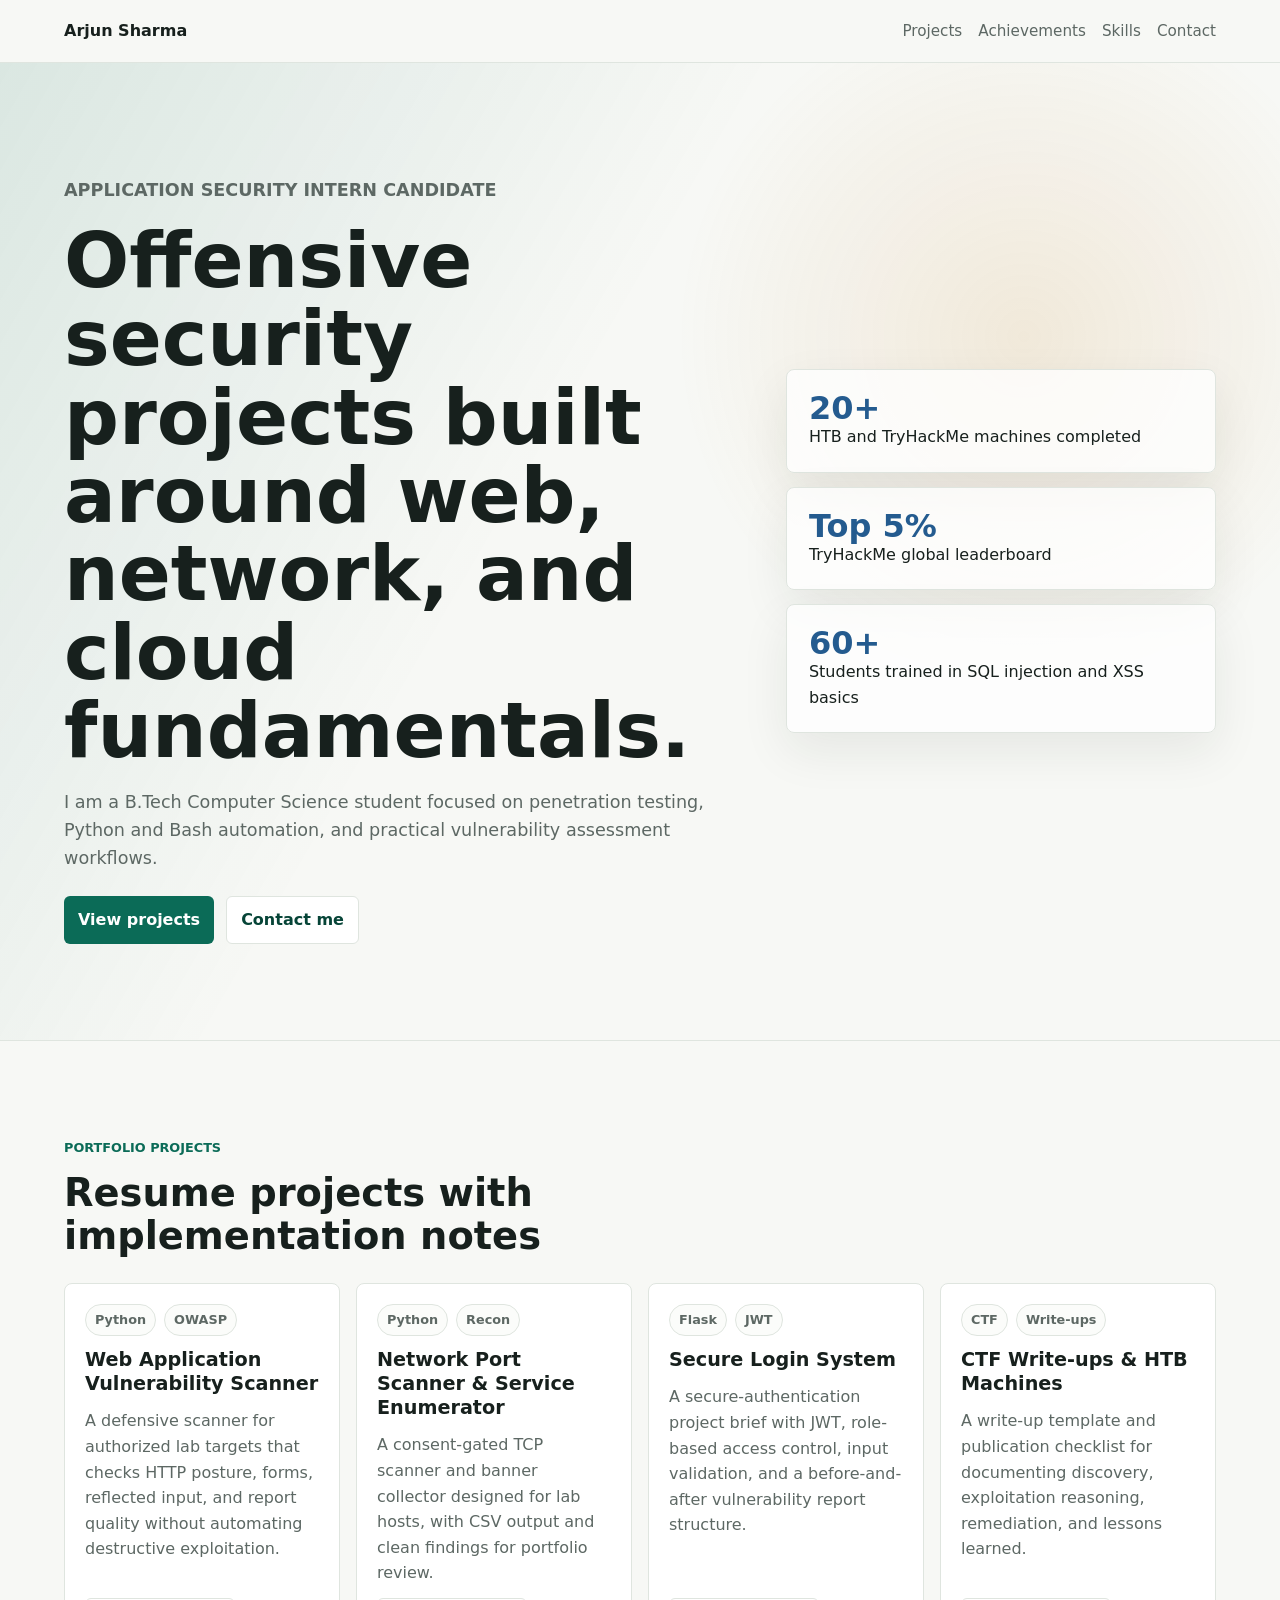
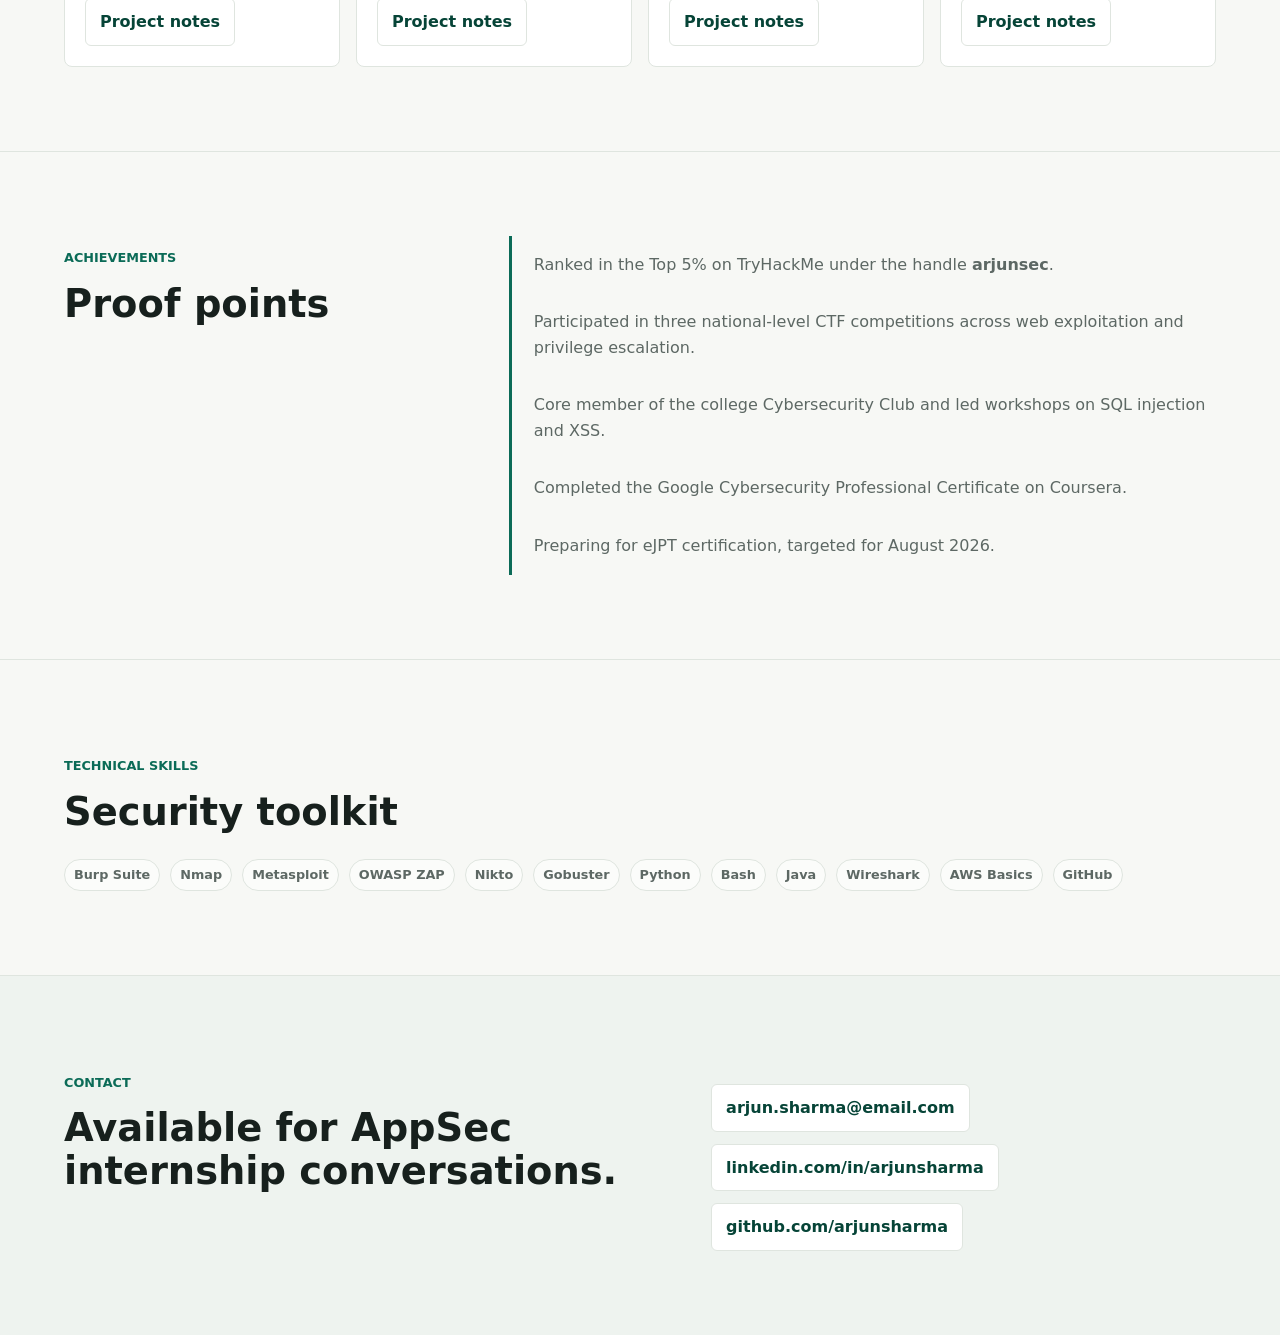
==== index.html @ 50f8bafb "Add AppSec portfolio website" ====
<!doctype html>
<html lang="en">
  <head>
    <meta charset="utf-8">
    <meta name="viewport" content="width=device-width, initial-scale=1">
    <title>Arjun Sharma | AppSec Portfolio</title>
    <link rel="stylesheet" href="styles.css">
  </head>
  <body>
    <header class="topbar">
      <a class="brand" href="#home">Arjun Sharma</a>
      <nav aria-label="Primary navigation">
        <a href="#projects">Projects</a>
        <a href="#achievements">Achievements</a>
        <a href="#skills">Skills</a>
        <a href="#contact">Contact</a>
      </nav>
    </header>

    <main id="home">
      <section class="hero">
        <div class="hero-copy">
          <p class="eyebrow">Application Security Intern Candidate</p>
          <h1>Offensive security projects built around web, network, and cloud fundamentals.</h1>
          <p>
            I am a B.Tech Computer Science student focused on penetration testing, Python and Bash automation,
            and practical vulnerability assessment workflows.
          </p>
          <div class="hero-actions">
            <a class="button primary" href="#projects">View projects</a>
            <a class="button secondary" href="#contact">Contact me</a>
          </div>
        </div>
        <div class="hero-panel" aria-label="Security focus summary">
          <div>
            <span class="metric">20+</span>
            <span>HTB and TryHackMe machines completed</span>
          </div>
          <div>
            <span class="metric">Top 5%</span>
            <span>TryHackMe global leaderboard</span>
          </div>
          <div>
            <span class="metric">60+</span>
            <span>Students trained in SQL injection and XSS basics</span>
          </div>
        </div>
      </section>

      <section id="projects" class="section">
        <div class="section-heading">
          <p class="eyebrow">Portfolio Projects</p>
          <h2>Resume projects with implementation notes</h2>
        </div>
        <div class="project-grid">
          <article class="card">
            <div class="card-top">
              <span class="tag">Python</span>
              <span class="tag">OWASP</span>
            </div>
            <h3>Web Application Vulnerability Scanner</h3>
            <p>
              A defensive scanner for authorized lab targets that checks HTTP posture, forms, reflected input,
              and report quality without automating destructive exploitation.
            </p>
            <a href="projects/web-vulnerability-scanner/README.md">Project notes</a>
          </article>
          <article class="card">
            <div class="card-top">
              <span class="tag">Python</span>
              <span class="tag">Recon</span>
            </div>
            <h3>Network Port Scanner & Service Enumerator</h3>
            <p>
              A consent-gated TCP scanner and banner collector designed for lab hosts, with CSV output and
              clean findings for portfolio review.
            </p>
            <a href="projects/network-service-enumerator/README.md">Project notes</a>
          </article>
          <article class="card">
            <div class="card-top">
              <span class="tag">Flask</span>
              <span class="tag">JWT</span>
            </div>
            <h3>Secure Login System</h3>
            <p>
              A secure-authentication project brief with JWT, role-based access control, input validation,
              and a before-and-after vulnerability report structure.
            </p>
            <a href="projects/secure-login-system/README.md">Project notes</a>
          </article>
          <article class="card">
            <div class="card-top">
              <span class="tag">CTF</span>
              <span class="tag">Write-ups</span>
            </div>
            <h3>CTF Write-ups & HTB Machines</h3>
            <p>
              A write-up template and publication checklist for documenting discovery, exploitation reasoning,
              remediation, and lessons learned.
            </p>
            <a href="projects/ctf-writeups/README.md">Project notes</a>
          </article>
        </div>
      </section>

      <section id="achievements" class="section split">
        <div class="section-heading">
          <p class="eyebrow">Achievements</p>
          <h2>Proof points</h2>
        </div>
        <ul class="timeline">
          <li>Ranked in the Top 5% on TryHackMe under the handle <strong>arjunsec</strong>.</li>
          <li>Participated in three national-level CTF competitions across web exploitation and privilege escalation.</li>
          <li>Core member of the college Cybersecurity Club and led workshops on SQL injection and XSS.</li>
          <li>Completed the Google Cybersecurity Professional Certificate on Coursera.</li>
          <li>Preparing for eJPT certification, targeted for August 2026.</li>
        </ul>
      </section>

      <section id="skills" class="section">
        <div class="section-heading">
          <p class="eyebrow">Technical Skills</p>
          <h2>Security toolkit</h2>
        </div>
        <div class="skill-list">
          <span>Burp Suite</span>
          <span>Nmap</span>
          <span>Metasploit</span>
          <span>OWASP ZAP</span>
          <span>Nikto</span>
          <span>Gobuster</span>
          <span>Python</span>
          <span>Bash</span>
          <span>Java</span>
          <span>Wireshark</span>
          <span>AWS Basics</span>
          <span>GitHub</span>
        </div>
      </section>

      <section id="contact" class="section contact">
        <div>
          <p class="eyebrow">Contact</p>
          <h2>Available for AppSec internship conversations.</h2>
        </div>
        <div class="contact-links">
          <a href="mailto:arjun.sharma@email.com">arjun.sharma@email.com</a>
          <a href="https://linkedin.com/in/arjunsharma">linkedin.com/in/arjunsharma</a>
          <a href="https://github.com/arjunsharma">github.com/arjunsharma</a>
        </div>
      </section>
    </main>

    <script src="script.js"></script>
  </body>
</html>
---- styles.css ----
:root {
  color-scheme: light;
  --ink: #17201d;
  --muted: #5d6864;
  --paper: #f7f8f5;
  --surface: #ffffff;
  --line: #dfe5df;
  --green: #0b6b57;
  --green-dark: #064437;
  --amber: #c27a16;
  --blue: #245b8f;
}

* {
  box-sizing: border-box;
}

html {
  scroll-behavior: smooth;
}

body {
  margin: 0;
  background: var(--paper);
  color: var(--ink);
  font-family: Inter, ui-sans-serif, system-ui, -apple-system, BlinkMacSystemFont, "Segoe UI", sans-serif;
  line-height: 1.6;
}

a {
  color: inherit;
}

.topbar {
  position: sticky;
  top: 0;
  z-index: 10;
  display: flex;
  align-items: center;
  justify-content: space-between;
  gap: 24px;
  padding: 18px clamp(18px, 5vw, 72px);
  border-bottom: 1px solid var(--line);
  background: rgba(247, 248, 245, 0.94);
  backdrop-filter: blur(14px);
}

.brand {
  font-weight: 800;
  text-decoration: none;
}

nav {
  display: flex;
  flex-wrap: wrap;
  gap: 16px;
  color: var(--muted);
  font-size: 0.95rem;
}

nav a {
  text-decoration: none;
}

.hero {
  min-height: 88vh;
  display: grid;
  grid-template-columns: minmax(0, 1.2fr) minmax(280px, 0.8fr);
  align-items: center;
  gap: clamp(28px, 6vw, 80px);
  padding: clamp(42px, 8vw, 96px) clamp(18px, 5vw, 72px);
  background:
    linear-gradient(120deg, rgba(11, 107, 87, 0.12), transparent 42%),
    radial-gradient(circle at 80% 28%, rgba(194, 122, 22, 0.12), transparent 28%),
    var(--paper);
}

.hero h1 {
  max-width: 820px;
  margin: 0;
  font-size: clamp(2.4rem, 6vw, 5.4rem);
  line-height: 1.02;
  letter-spacing: 0;
}

.hero p {
  max-width: 660px;
  color: var(--muted);
  font-size: 1.1rem;
}

.eyebrow {
  color: var(--green);
  font-size: 0.8rem;
  font-weight: 800;
  letter-spacing: 0;
  text-transform: uppercase;
}

.hero-actions,
.contact-links {
  display: flex;
  flex-wrap: wrap;
  gap: 12px;
  margin-top: 24px;
}

.button,
.contact-links a,
.card a {
  display: inline-flex;
  align-items: center;
  min-height: 42px;
  padding: 10px 14px;
  border-radius: 6px;
  font-weight: 700;
  text-decoration: none;
}

.button.primary {
  background: var(--green);
  color: white;
}

.button.secondary,
.contact-links a,
.card a {
  border: 1px solid var(--line);
  background: var(--surface);
  color: var(--green-dark);
}

.hero-panel {
  display: grid;
  gap: 14px;
}

.hero-panel > div {
  padding: 22px;
  border: 1px solid var(--line);
  border-radius: 8px;
  background: rgba(255, 255, 255, 0.78);
  box-shadow: 0 18px 48px rgba(23, 32, 29, 0.08);
}

.metric {
  display: block;
  color: var(--blue);
  font-size: 2rem;
  font-weight: 900;
  line-height: 1;
}

.section {
  padding: clamp(46px, 7vw, 84px) clamp(18px, 5vw, 72px);
  border-top: 1px solid var(--line);
}

.section-heading {
  max-width: 760px;
  margin-bottom: 26px;
}

.section h2 {
  margin: 0;
  font-size: clamp(1.7rem, 3vw, 3rem);
  line-height: 1.12;
}

.project-grid {
  display: grid;
  grid-template-columns: repeat(4, minmax(0, 1fr));
  gap: 16px;
}

.card {
  min-height: 320px;
  display: flex;
  flex-direction: column;
  gap: 12px;
  padding: 20px;
  border: 1px solid var(--line);
  border-radius: 8px;
  background: var(--surface);
}

.card h3 {
  margin: 0;
  font-size: 1.2rem;
  line-height: 1.25;
}

.card p {
  margin: 0;
  color: var(--muted);
}

.card a {
  margin-top: auto;
  width: max-content;
}

.card-top {
  display: flex;
  gap: 8px;
}

.tag,
.skill-list span {
  border-radius: 999px;
  border: 1px solid var(--line);
  background: #fbfcfa;
  color: var(--muted);
  font-size: 0.8rem;
  font-weight: 700;
  padding: 5px 9px;
}

.split {
  display: grid;
  grid-template-columns: minmax(240px, 0.7fr) minmax(0, 1.3fr);
  gap: clamp(24px, 5vw, 72px);
}

.timeline {
  margin: 0;
  padding: 0;
  list-style: none;
}

.timeline li {
  padding: 16px 0 16px 22px;
  border-left: 3px solid var(--green);
  color: var(--muted);
}

.skill-list {
  display: flex;
  flex-wrap: wrap;
  gap: 10px;
}

.contact {
  display: flex;
  align-items: flex-start;
  justify-content: space-between;
  gap: 24px;
  background: #eef3ef;
}

@media (max-width: 980px) {
  .hero,
  .split,
  .contact {
    grid-template-columns: 1fr;
    display: grid;
  }

  .project-grid {
    grid-template-columns: repeat(2, minmax(0, 1fr));
  }
}

@media (max-width: 640px) {
  .topbar {
    align-items: flex-start;
    flex-direction: column;
  }

  .hero {
    min-height: auto;
  }

  .project-grid {
    grid-template-columns: 1fr;
  }
}
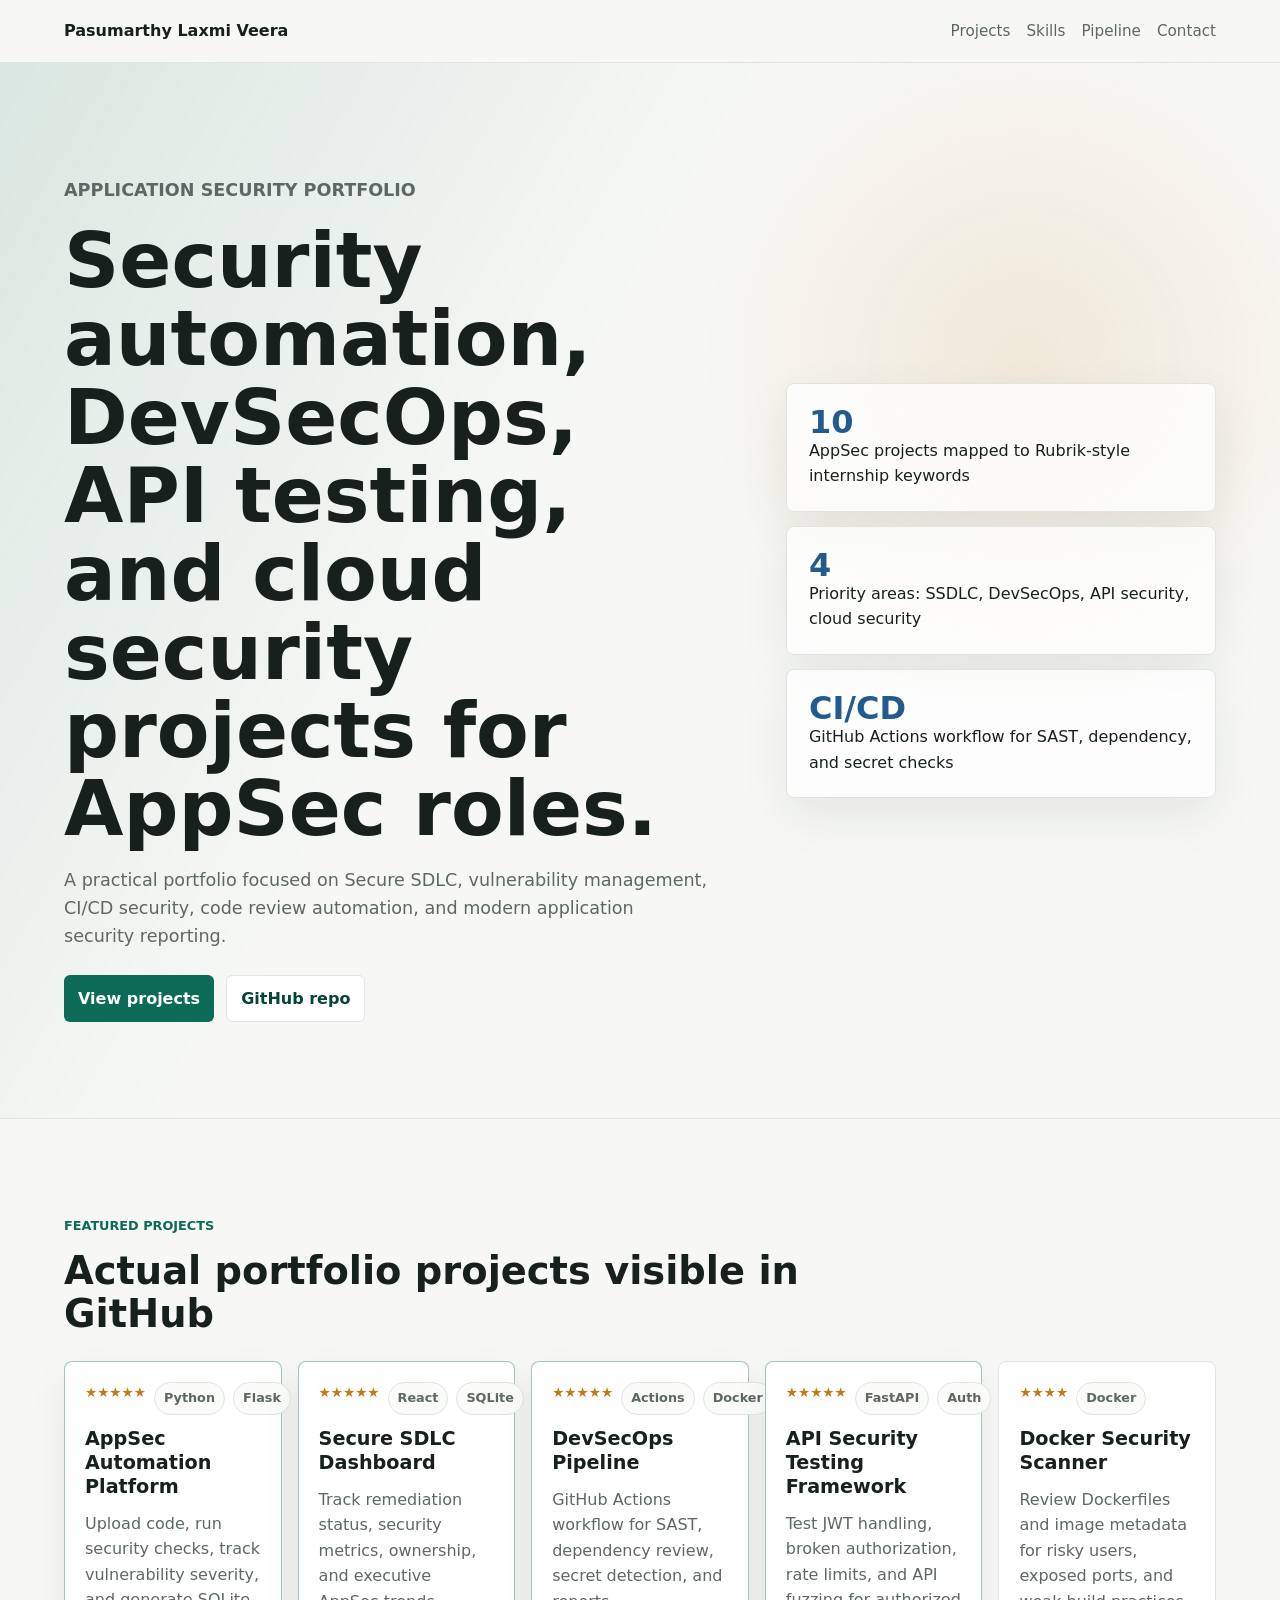
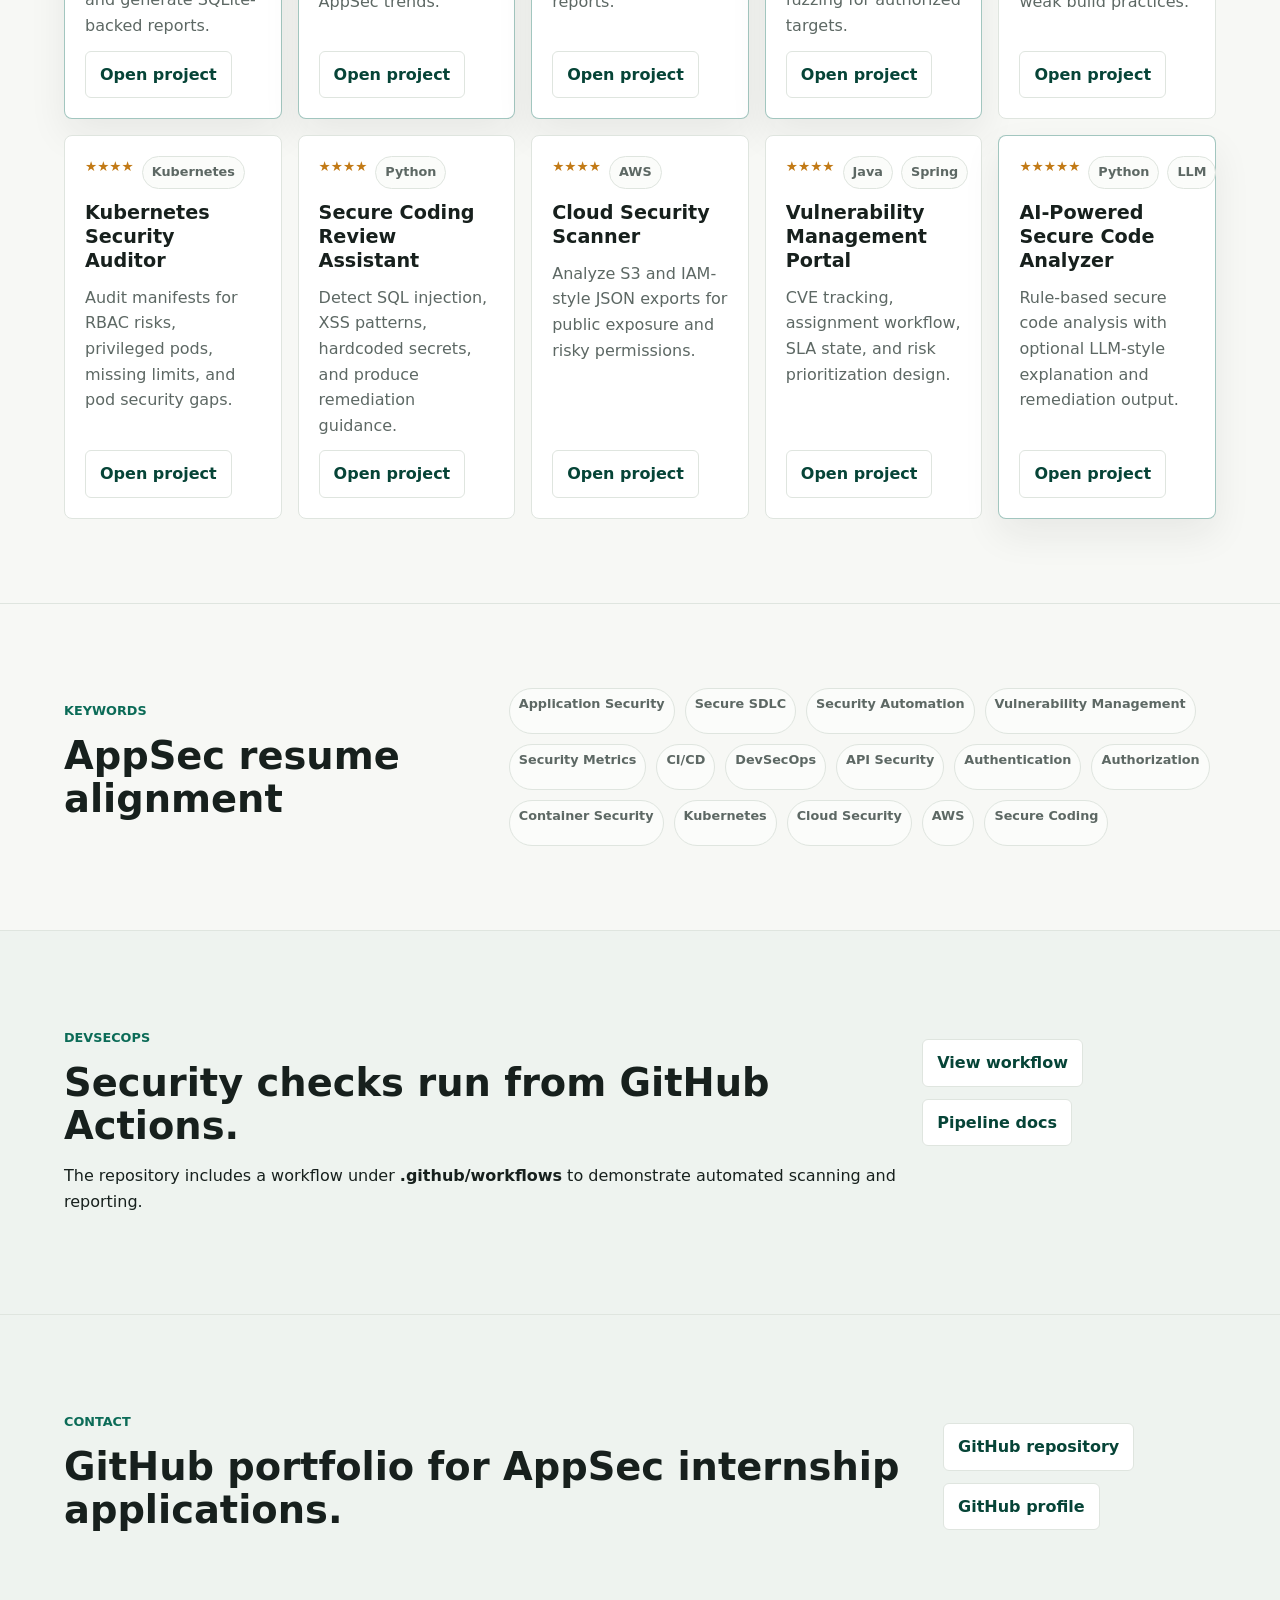
==== commit 67a02ac9: "Add expanded AppSec project portfolio" ====
--- a/index.html
+++ b/index.html
@@ -3,16 +3,16 @@
   <head>
     <meta charset="utf-8">
     <meta name="viewport" content="width=device-width, initial-scale=1">
-    <title>Arjun Sharma | AppSec Portfolio</title>
+    <title>Pasumarthy Laxmi Veera | AppSec Portfolio</title>
     <link rel="stylesheet" href="styles.css">
   </head>
   <body>
     <header class="topbar">
-      <a class="brand" href="#home">Arjun Sharma</a>
+      <a class="brand" href="#home">Pasumarthy Laxmi Veera</a>
       <nav aria-label="Primary navigation">
         <a href="#projects">Projects</a>
-        <a href="#achievements">Achievements</a>
         <a href="#skills">Skills</a>
+        <a href="#pipeline">Pipeline</a>
         <a href="#contact">Contact</a>
       </nav>
     </header>
@@ -20,134 +20,136 @@
     <main id="home">
       <section class="hero">
         <div class="hero-copy">
-          <p class="eyebrow">Application Security Intern Candidate</p>
-          <h1>Offensive security projects built around web, network, and cloud fundamentals.</h1>
+          <p class="eyebrow">Application Security Portfolio</p>
+          <h1>Security automation, DevSecOps, API testing, and cloud security projects for AppSec roles.</h1>
           <p>
-            I am a B.Tech Computer Science student focused on penetration testing, Python and Bash automation,
-            and practical vulnerability assessment workflows.
+            A practical portfolio focused on Secure SDLC, vulnerability management, CI/CD security,
+            code review automation, and modern application security reporting.
           </p>
           <div class="hero-actions">
             <a class="button primary" href="#projects">View projects</a>
-            <a class="button secondary" href="#contact">Contact me</a>
+            <a class="button secondary" href="https://github.com/bhadra19/cybersecurity_portifolio">GitHub repo</a>
           </div>
         </div>
-        <div class="hero-panel" aria-label="Security focus summary">
+        <div class="hero-panel" aria-label="Portfolio highlights">
           <div>
-            <span class="metric">20+</span>
-            <span>HTB and TryHackMe machines completed</span>
+            <span class="metric">10</span>
+            <span>AppSec projects mapped to Rubrik-style internship keywords</span>
           </div>
           <div>
-            <span class="metric">Top 5%</span>
-            <span>TryHackMe global leaderboard</span>
+            <span class="metric">4</span>
+            <span>Priority areas: SSDLC, DevSecOps, API security, cloud security</span>
           </div>
           <div>
-            <span class="metric">60+</span>
-            <span>Students trained in SQL injection and XSS basics</span>
+            <span class="metric">CI/CD</span>
+            <span>GitHub Actions workflow for SAST, dependency, and secret checks</span>
           </div>
         </div>
       </section>
 
       <section id="projects" class="section">
         <div class="section-heading">
-          <p class="eyebrow">Portfolio Projects</p>
-          <h2>Resume projects with implementation notes</h2>
+          <p class="eyebrow">Featured Projects</p>
+          <h2>Actual portfolio projects visible in GitHub</h2>
         </div>
         <div class="project-grid">
-          <article class="card">
-            <div class="card-top">
-              <span class="tag">Python</span>
-              <span class="tag">OWASP</span>
-            </div>
-            <h3>Web Application Vulnerability Scanner</h3>
-            <p>
-              A defensive scanner for authorized lab targets that checks HTTP posture, forms, reflected input,
-              and report quality without automating destructive exploitation.
-            </p>
-            <a href="projects/web-vulnerability-scanner/README.md">Project notes</a>
+          <article class="card featured">
+            <div class="card-top"><span class="rating">★★★★★</span><span class="tag">Python</span><span class="tag">Flask</span></div>
+            <h3>AppSec Automation Platform</h3>
+            <p>Upload code, run security checks, track vulnerability severity, and generate SQLite-backed reports.</p>
+            <a href="projects/appsec-automation-platform/README.md">Open project</a>
+          </article>
+          <article class="card featured">
+            <div class="card-top"><span class="rating">★★★★★</span><span class="tag">React</span><span class="tag">SQLite</span></div>
+            <h3>Secure SDLC Dashboard</h3>
+            <p>Track remediation status, security metrics, ownership, and executive AppSec trends.</p>
+            <a href="projects/secure-sdlc-dashboard/README.md">Open project</a>
+          </article>
+          <article class="card featured">
+            <div class="card-top"><span class="rating">★★★★★</span><span class="tag">Actions</span><span class="tag">Docker</span></div>
+            <h3>DevSecOps Pipeline</h3>
+            <p>GitHub Actions workflow for SAST, dependency review, secret detection, and reports.</p>
+            <a href="projects/devsecops-pipeline/README.md">Open project</a>
+          </article>
+          <article class="card featured">
+            <div class="card-top"><span class="rating">★★★★★</span><span class="tag">FastAPI</span><span class="tag">Auth</span></div>
+            <h3>API Security Testing Framework</h3>
+            <p>Test JWT handling, broken authorization, rate limits, and API fuzzing for authorized targets.</p>
+            <a href="projects/api-security-testing-framework/README.md">Open project</a>
           </article>
           <article class="card">
-            <div class="card-top">
-              <span class="tag">Python</span>
-              <span class="tag">Recon</span>
-            </div>
-            <h3>Network Port Scanner & Service Enumerator</h3>
-            <p>
-              A consent-gated TCP scanner and banner collector designed for lab hosts, with CSV output and
-              clean findings for portfolio review.
-            </p>
-            <a href="projects/network-service-enumerator/README.md">Project notes</a>
+            <div class="card-top"><span class="rating">★★★★</span><span class="tag">Docker</span></div>
+            <h3>Docker Security Scanner</h3>
+            <p>Review Dockerfiles and image metadata for risky users, exposed ports, and weak build practices.</p>
+            <a href="projects/docker-security-scanner/README.md">Open project</a>
           </article>
           <article class="card">
-            <div class="card-top">
-              <span class="tag">Flask</span>
-              <span class="tag">JWT</span>
-            </div>
-            <h3>Secure Login System</h3>
-            <p>
-              A secure-authentication project brief with JWT, role-based access control, input validation,
-              and a before-and-after vulnerability report structure.
-            </p>
-            <a href="projects/secure-login-system/README.md">Project notes</a>
+            <div class="card-top"><span class="rating">★★★★</span><span class="tag">Kubernetes</span></div>
+            <h3>Kubernetes Security Auditor</h3>
+            <p>Audit manifests for RBAC risks, privileged pods, missing limits, and pod security gaps.</p>
+            <a href="projects/kubernetes-security-auditor/README.md">Open project</a>
           </article>
           <article class="card">
-            <div class="card-top">
-              <span class="tag">CTF</span>
-              <span class="tag">Write-ups</span>
-            </div>
-            <h3>CTF Write-ups & HTB Machines</h3>
-            <p>
-              A write-up template and publication checklist for documenting discovery, exploitation reasoning,
-              remediation, and lessons learned.
-            </p>
-            <a href="projects/ctf-writeups/README.md">Project notes</a>
+            <div class="card-top"><span class="rating">★★★★</span><span class="tag">Python</span></div>
+            <h3>Secure Coding Review Assistant</h3>
+            <p>Detect SQL injection, XSS patterns, hardcoded secrets, and produce remediation guidance.</p>
+            <a href="projects/secure-coding-review-assistant/README.md">Open project</a>
+          </article>
+          <article class="card">
+            <div class="card-top"><span class="rating">★★★★</span><span class="tag">AWS</span></div>
+            <h3>Cloud Security Scanner</h3>
+            <p>Analyze S3 and IAM-style JSON exports for public exposure and risky permissions.</p>
+            <a href="projects/cloud-security-scanner/README.md">Open project</a>
+          </article>
+          <article class="card">
+            <div class="card-top"><span class="rating">★★★★</span><span class="tag">Java</span><span class="tag">Spring</span></div>
+            <h3>Vulnerability Management Portal</h3>
+            <p>CVE tracking, assignment workflow, SLA state, and risk prioritization design.</p>
+            <a href="projects/vulnerability-management-portal/README.md">Open project</a>
+          </article>
+          <article class="card featured">
+            <div class="card-top"><span class="rating">★★★★★</span><span class="tag">Python</span><span class="tag">LLM</span></div>
+            <h3>AI-Powered Secure Code Analyzer</h3>
+            <p>Rule-based secure code analysis with optional LLM-style explanation and remediation output.</p>
+            <a href="projects/ai-secure-code-analyzer/README.md">Open project</a>
           </article>
         </div>
       </section>
 
-      <section id="achievements" class="section split">
+      <section id="skills" class="section split">
         <div class="section-heading">
-          <p class="eyebrow">Achievements</p>
-          <h2>Proof points</h2>
+          <p class="eyebrow">Keywords</p>
+          <h2>AppSec resume alignment</h2>
         </div>
-        <ul class="timeline">
-          <li>Ranked in the Top 5% on TryHackMe under the handle <strong>arjunsec</strong>.</li>
-          <li>Participated in three national-level CTF competitions across web exploitation and privilege escalation.</li>
-          <li>Core member of the college Cybersecurity Club and led workshops on SQL injection and XSS.</li>
-          <li>Completed the Google Cybersecurity Professional Certificate on Coursera.</li>
-          <li>Preparing for eJPT certification, targeted for August 2026.</li>
-        </ul>
+        <div class="skill-list">
+          <span>Application Security</span><span>Secure SDLC</span><span>Security Automation</span>
+          <span>Vulnerability Management</span><span>Security Metrics</span><span>CI/CD</span>
+          <span>DevSecOps</span><span>API Security</span><span>Authentication</span>
+          <span>Authorization</span><span>Container Security</span><span>Kubernetes</span>
+          <span>Cloud Security</span><span>AWS</span><span>Secure Coding</span>
+        </div>
       </section>
 
-      <section id="skills" class="section">
-        <div class="section-heading">
-          <p class="eyebrow">Technical Skills</p>
-          <h2>Security toolkit</h2>
+      <section id="pipeline" class="section contact">
+        <div>
+          <p class="eyebrow">DevSecOps</p>
+          <h2>Security checks run from GitHub Actions.</h2>
+          <p>The repository includes a workflow under <strong>.github/workflows</strong> to demonstrate automated scanning and reporting.</p>
         </div>
-        <div class="skill-list">
-          <span>Burp Suite</span>
-          <span>Nmap</span>
-          <span>Metasploit</span>
-          <span>OWASP ZAP</span>
-          <span>Nikto</span>
-          <span>Gobuster</span>
-          <span>Python</span>
-          <span>Bash</span>
-          <span>Java</span>
-          <span>Wireshark</span>
-          <span>AWS Basics</span>
-          <span>GitHub</span>
+        <div class="contact-links">
+          <a href=".github/workflows/devsecops-security.yml">View workflow</a>
+          <a href="projects/devsecops-pipeline/README.md">Pipeline docs</a>
         </div>
       </section>
 
       <section id="contact" class="section contact">
         <div>
           <p class="eyebrow">Contact</p>
-          <h2>Available for AppSec internship conversations.</h2>
+          <h2>GitHub portfolio for AppSec internship applications.</h2>
         </div>
         <div class="contact-links">
-          <a href="mailto:arjun.sharma@email.com">arjun.sharma@email.com</a>
-          <a href="https://linkedin.com/in/arjunsharma">linkedin.com/in/arjunsharma</a>
-          <a href="https://github.com/arjunsharma">github.com/arjunsharma</a>
+          <a href="https://github.com/bhadra19/cybersecurity_portifolio">GitHub repository</a>
+          <a href="https://github.com/bhadra19">GitHub profile</a>
         </div>
       </section>
     </main>
--- a/styles.css
+++ b/styles.css
@@ -169,7 +169,7 @@
 
 .project-grid {
   display: grid;
-  grid-template-columns: repeat(4, minmax(0, 1fr));
+  grid-template-columns: repeat(5, minmax(0, 1fr));
   gap: 16px;
 }
 
@@ -184,6 +184,11 @@
   background: var(--surface);
 }
 
+.card.featured {
+  border-color: rgba(11, 107, 87, 0.38);
+  box-shadow: 0 16px 38px rgba(23, 32, 29, 0.07);
+}
+
 .card h3 {
   margin: 0;
   font-size: 1.2rem;
@@ -214,6 +219,12 @@
   font-size: 0.8rem;
   font-weight: 700;
   padding: 5px 9px;
+}
+
+.rating {
+  color: var(--amber);
+  font-size: 0.85rem;
+  font-weight: 900;
 }
 
 .split {
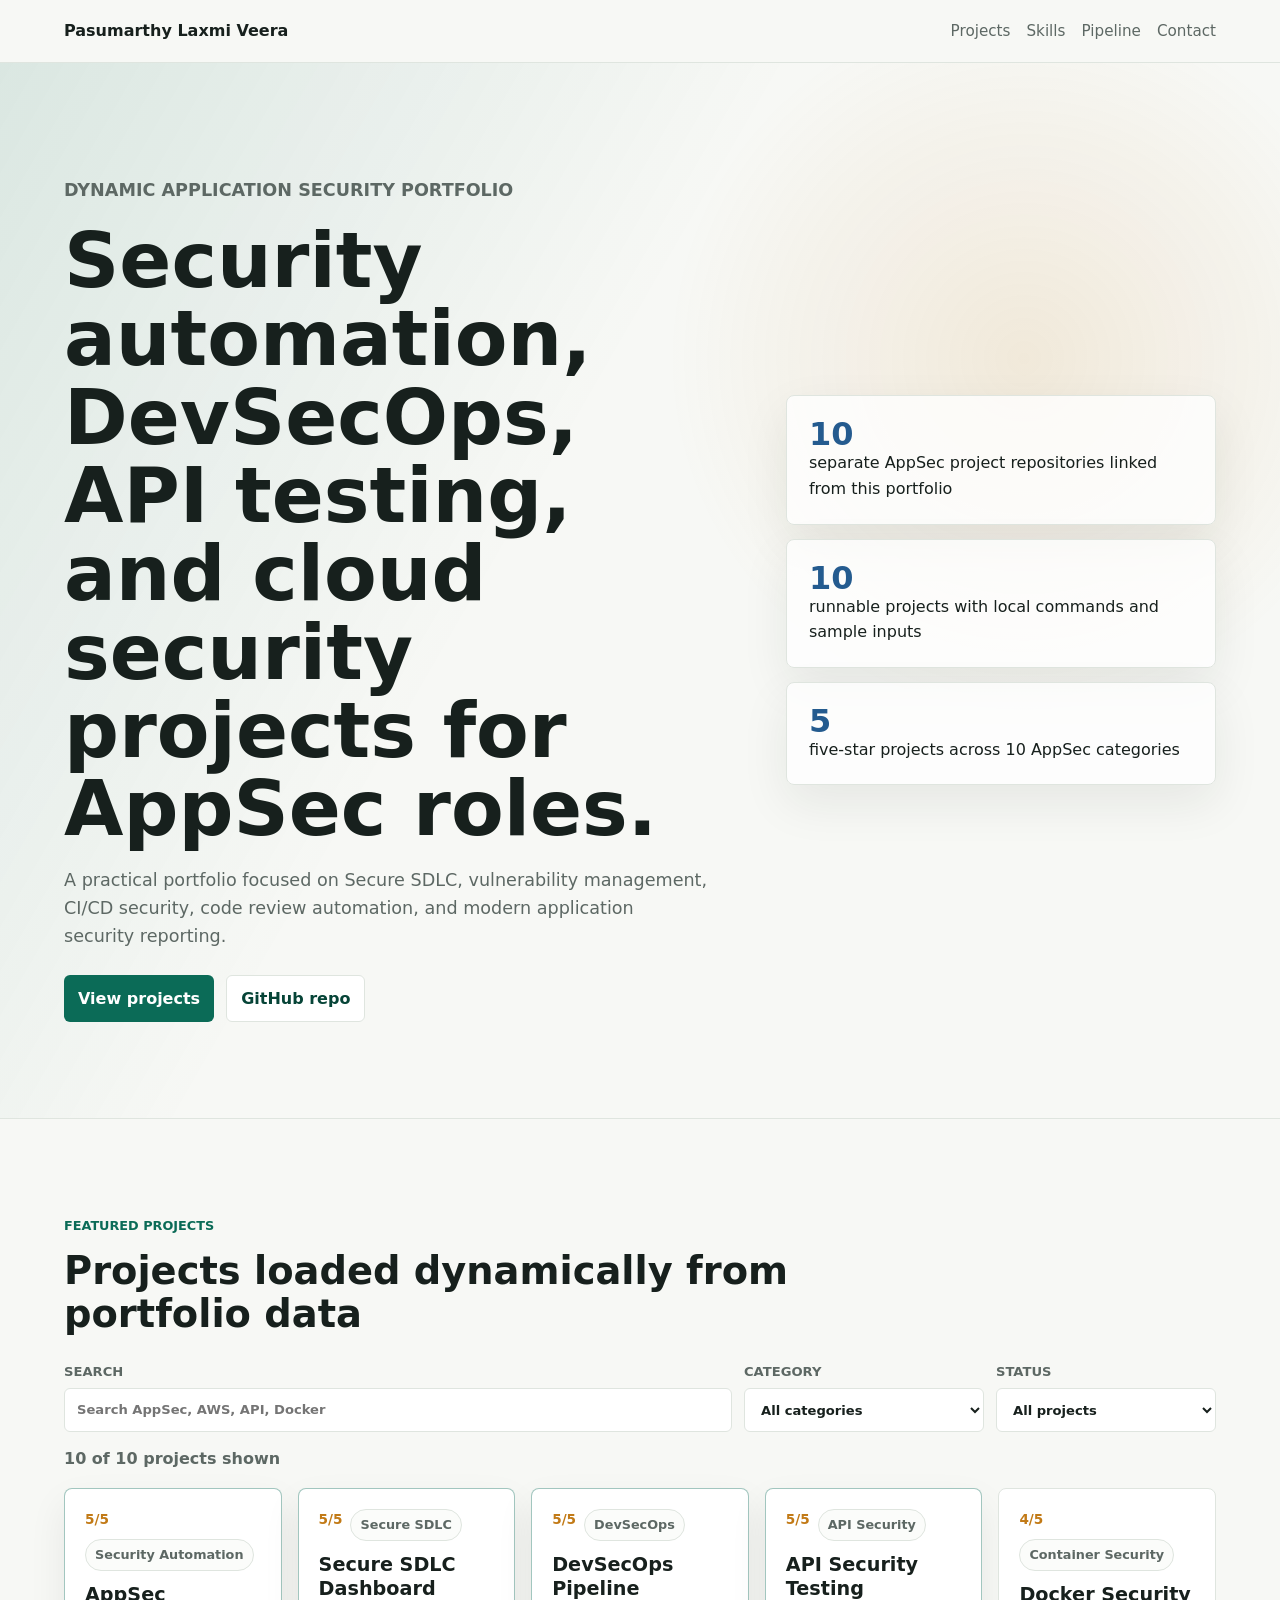
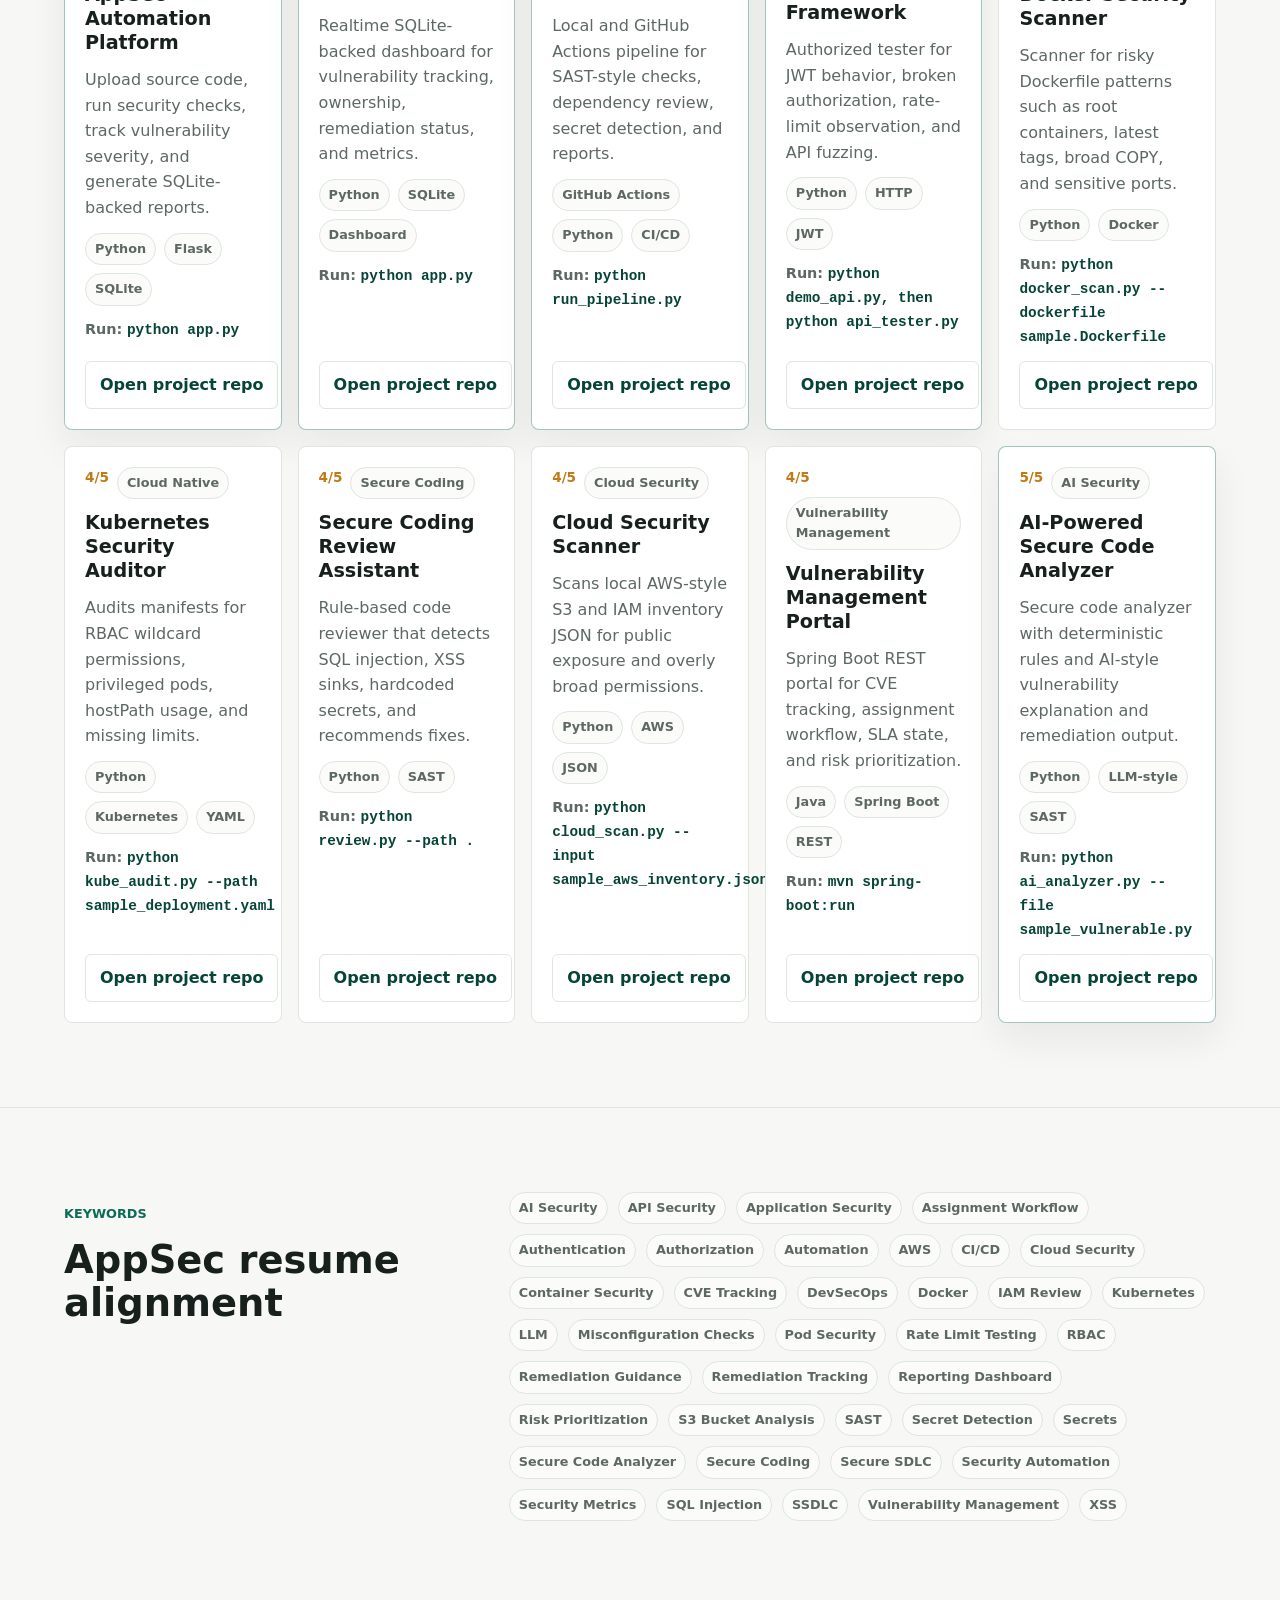
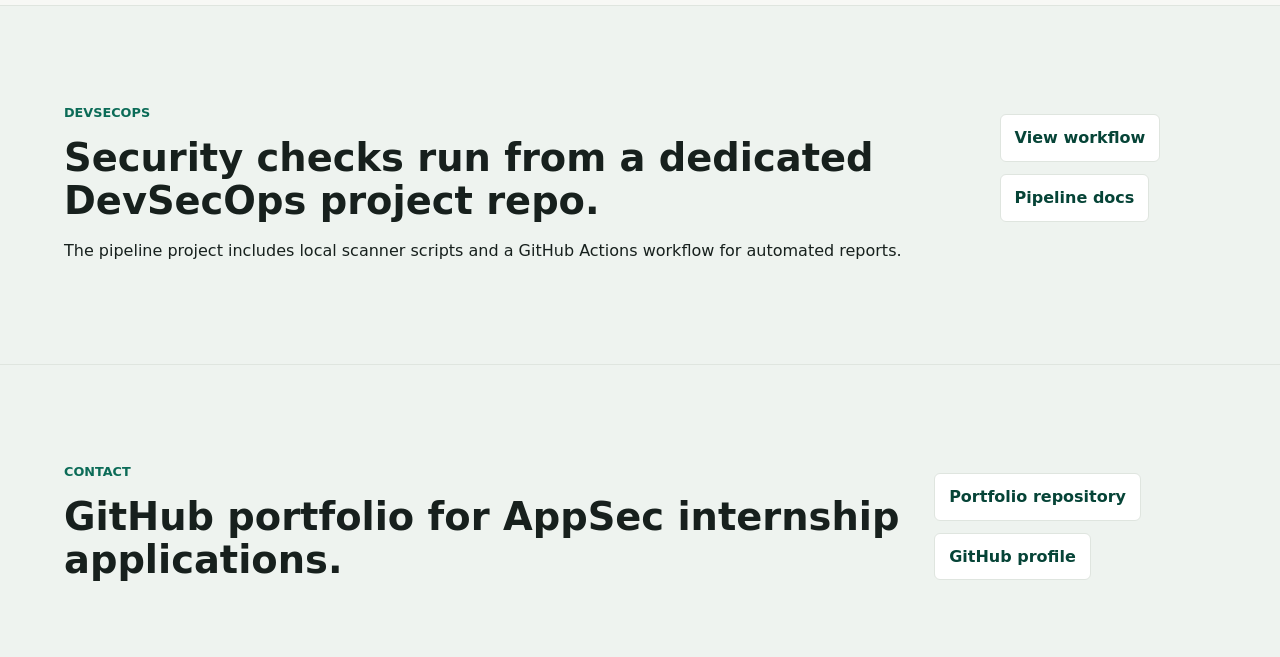
==== commit 76d9151c: "Make portfolio dynamic" ====
--- a/index.html
+++ b/index.html
@@ -3,7 +3,7 @@
   <head>
     <meta charset="utf-8">
     <meta name="viewport" content="width=device-width, initial-scale=1">
-    <title>Pasumarthy Laxmi Veera | AppSec Portfolio</title>
+    <title>Pasumarthy Laxmi Veera | Dynamic AppSec Portfolio</title>
     <link rel="stylesheet" href="styles.css">
   </head>
   <body>
@@ -20,7 +20,7 @@
     <main id="home">
       <section class="hero">
         <div class="hero-copy">
-          <p class="eyebrow">Application Security Portfolio</p>
+          <p class="eyebrow">Dynamic Application Security Portfolio</p>
           <h1>Security automation, DevSecOps, API testing, and cloud security projects for AppSec roles.</h1>
           <p>
             A practical portfolio focused on Secure SDLC, vulnerability management, CI/CD security,
@@ -31,89 +31,36 @@
             <a class="button secondary" href="https://github.com/bhadra19/cybersecurity_portifolio">GitHub repo</a>
           </div>
         </div>
-        <div class="hero-panel" aria-label="Portfolio highlights">
-          <div>
-            <span class="metric">10</span>
-            <span>AppSec projects mapped to Rubrik-style internship keywords</span>
-          </div>
-          <div>
-            <span class="metric">4</span>
-            <span>Priority areas: SSDLC, DevSecOps, API security, cloud security</span>
-          </div>
-          <div>
-            <span class="metric">CI/CD</span>
-            <span>GitHub Actions workflow for SAST, dependency, and secret checks</span>
-          </div>
-        </div>
+        <div class="hero-panel" id="heroStats" aria-label="Portfolio highlights"></div>
       </section>
 
       <section id="projects" class="section">
         <div class="section-heading">
           <p class="eyebrow">Featured Projects</p>
-          <h2>Actual portfolio projects visible in GitHub</h2>
+          <h2>Projects loaded dynamically from portfolio data</h2>
         </div>
-        <div class="project-grid">
-          <article class="card featured">
-            <div class="card-top"><span class="rating">★★★★★</span><span class="tag">Python</span><span class="tag">Flask</span></div>
-            <h3>AppSec Automation Platform</h3>
-            <p>Upload code, run security checks, track vulnerability severity, and generate SQLite-backed reports.</p>
-            <a href="projects/appsec-automation-platform/README.md">Open project</a>
-          </article>
-          <article class="card featured">
-            <div class="card-top"><span class="rating">★★★★★</span><span class="tag">React</span><span class="tag">SQLite</span></div>
-            <h3>Secure SDLC Dashboard</h3>
-            <p>Track remediation status, security metrics, ownership, and executive AppSec trends.</p>
-            <a href="projects/secure-sdlc-dashboard/README.md">Open project</a>
-          </article>
-          <article class="card featured">
-            <div class="card-top"><span class="rating">★★★★★</span><span class="tag">Actions</span><span class="tag">Docker</span></div>
-            <h3>DevSecOps Pipeline</h3>
-            <p>GitHub Actions workflow for SAST, dependency review, secret detection, and reports.</p>
-            <a href="projects/devsecops-pipeline/README.md">Open project</a>
-          </article>
-          <article class="card featured">
-            <div class="card-top"><span class="rating">★★★★★</span><span class="tag">FastAPI</span><span class="tag">Auth</span></div>
-            <h3>API Security Testing Framework</h3>
-            <p>Test JWT handling, broken authorization, rate limits, and API fuzzing for authorized targets.</p>
-            <a href="projects/api-security-testing-framework/README.md">Open project</a>
-          </article>
-          <article class="card">
-            <div class="card-top"><span class="rating">★★★★</span><span class="tag">Docker</span></div>
-            <h3>Docker Security Scanner</h3>
-            <p>Review Dockerfiles and image metadata for risky users, exposed ports, and weak build practices.</p>
-            <a href="projects/docker-security-scanner/README.md">Open project</a>
-          </article>
-          <article class="card">
-            <div class="card-top"><span class="rating">★★★★</span><span class="tag">Kubernetes</span></div>
-            <h3>Kubernetes Security Auditor</h3>
-            <p>Audit manifests for RBAC risks, privileged pods, missing limits, and pod security gaps.</p>
-            <a href="projects/kubernetes-security-auditor/README.md">Open project</a>
-          </article>
-          <article class="card">
-            <div class="card-top"><span class="rating">★★★★</span><span class="tag">Python</span></div>
-            <h3>Secure Coding Review Assistant</h3>
-            <p>Detect SQL injection, XSS patterns, hardcoded secrets, and produce remediation guidance.</p>
-            <a href="projects/secure-coding-review-assistant/README.md">Open project</a>
-          </article>
-          <article class="card">
-            <div class="card-top"><span class="rating">★★★★</span><span class="tag">AWS</span></div>
-            <h3>Cloud Security Scanner</h3>
-            <p>Analyze S3 and IAM-style JSON exports for public exposure and risky permissions.</p>
-            <a href="projects/cloud-security-scanner/README.md">Open project</a>
-          </article>
-          <article class="card">
-            <div class="card-top"><span class="rating">★★★★</span><span class="tag">Java</span><span class="tag">Spring</span></div>
-            <h3>Vulnerability Management Portal</h3>
-            <p>CVE tracking, assignment workflow, SLA state, and risk prioritization design.</p>
-            <a href="projects/vulnerability-management-portal/README.md">Open project</a>
-          </article>
-          <article class="card featured">
-            <div class="card-top"><span class="rating">★★★★★</span><span class="tag">Python</span><span class="tag">LLM</span></div>
-            <h3>AI-Powered Secure Code Analyzer</h3>
-            <p>Rule-based secure code analysis with optional LLM-style explanation and remediation output.</p>
-            <a href="projects/ai-secure-code-analyzer/README.md">Open project</a>
-          </article>
+
+        <div class="toolbar" aria-label="Project filters">
+          <label class="search-box">
+            <span>Search</span>
+            <input id="projectSearch" type="search" placeholder="Search AppSec, AWS, API, Docker">
+          </label>
+          <label>
+            <span>Category</span>
+            <select id="categoryFilter"></select>
+          </label>
+          <label>
+            <span>Status</span>
+            <select id="statusFilter">
+              <option value="all">All projects</option>
+              <option value="Runnable">Runnable</option>
+              <option value="Portfolio-ready">Portfolio-ready</option>
+            </select>
+          </label>
         </div>
+
+        <div class="project-count" id="projectCount"></div>
+        <div class="project-grid" id="projectGrid" aria-live="polite"></div>
       </section>
 
       <section id="skills" class="section split">
@@ -121,24 +68,18 @@
           <p class="eyebrow">Keywords</p>
           <h2>AppSec resume alignment</h2>
         </div>
-        <div class="skill-list">
-          <span>Application Security</span><span>Secure SDLC</span><span>Security Automation</span>
-          <span>Vulnerability Management</span><span>Security Metrics</span><span>CI/CD</span>
-          <span>DevSecOps</span><span>API Security</span><span>Authentication</span>
-          <span>Authorization</span><span>Container Security</span><span>Kubernetes</span>
-          <span>Cloud Security</span><span>AWS</span><span>Secure Coding</span>
-        </div>
+        <div class="skill-list" id="skillList"></div>
       </section>
 
       <section id="pipeline" class="section contact">
         <div>
           <p class="eyebrow">DevSecOps</p>
-          <h2>Security checks run from GitHub Actions.</h2>
-          <p>The repository includes a workflow under <strong>.github/workflows</strong> to demonstrate automated scanning and reporting.</p>
+          <h2>Security checks run from a dedicated DevSecOps project repo.</h2>
+          <p>The pipeline project includes local scanner scripts and a GitHub Actions workflow for automated reports.</p>
         </div>
         <div class="contact-links">
-          <a href=".github/workflows/devsecops-security.yml">View workflow</a>
-          <a href="projects/devsecops-pipeline/README.md">Pipeline docs</a>
+          <a href="https://github.com/bhadra19/devsecops-pipeline/blob/master/.github/workflows/devsecops-security.yml">View workflow</a>
+          <a href="https://github.com/bhadra19/devsecops-pipeline">Pipeline docs</a>
         </div>
       </section>
 
@@ -148,12 +89,13 @@
           <h2>GitHub portfolio for AppSec internship applications.</h2>
         </div>
         <div class="contact-links">
-          <a href="https://github.com/bhadra19/cybersecurity_portifolio">GitHub repository</a>
+          <a href="https://github.com/bhadra19/cybersecurity_portifolio">Portfolio repository</a>
           <a href="https://github.com/bhadra19">GitHub profile</a>
         </div>
       </section>
     </main>
 
+    <script src="projects-data.js"></script>
     <script src="script.js"></script>
   </body>
 </html>
--- a/styles.css
+++ b/styles.css
@@ -173,6 +173,40 @@
   gap: 16px;
 }
 
+.toolbar {
+  display: grid;
+  grid-template-columns: minmax(260px, 1fr) minmax(180px, 240px) minmax(180px, 220px);
+  gap: 12px;
+  margin-bottom: 14px;
+}
+
+.toolbar label {
+  display: grid;
+  gap: 6px;
+  color: var(--muted);
+  font-size: 0.82rem;
+  font-weight: 800;
+  text-transform: uppercase;
+}
+
+.toolbar input,
+.toolbar select {
+  width: 100%;
+  min-height: 44px;
+  border: 1px solid var(--line);
+  border-radius: 6px;
+  background: var(--surface);
+  color: var(--ink);
+  font: inherit;
+  padding: 10px 12px;
+}
+
+.project-count {
+  margin-bottom: 16px;
+  color: var(--muted);
+  font-weight: 700;
+}
+
 .card {
   min-height: 320px;
   display: flex;
@@ -207,7 +241,23 @@
 
 .card-top {
   display: flex;
+  flex-wrap: wrap;
   gap: 8px;
+}
+
+.tag-row {
+  display: flex;
+  flex-wrap: wrap;
+  gap: 8px;
+}
+
+.run-command {
+  font-size: 0.9rem;
+}
+
+.run-command code {
+  color: var(--green-dark);
+  font-weight: 800;
 }
 
 .tag,
@@ -270,6 +320,10 @@
   .project-grid {
     grid-template-columns: repeat(2, minmax(0, 1fr));
   }
+
+  .toolbar {
+    grid-template-columns: 1fr;
+  }
 }
 
 @media (max-width: 640px) {
